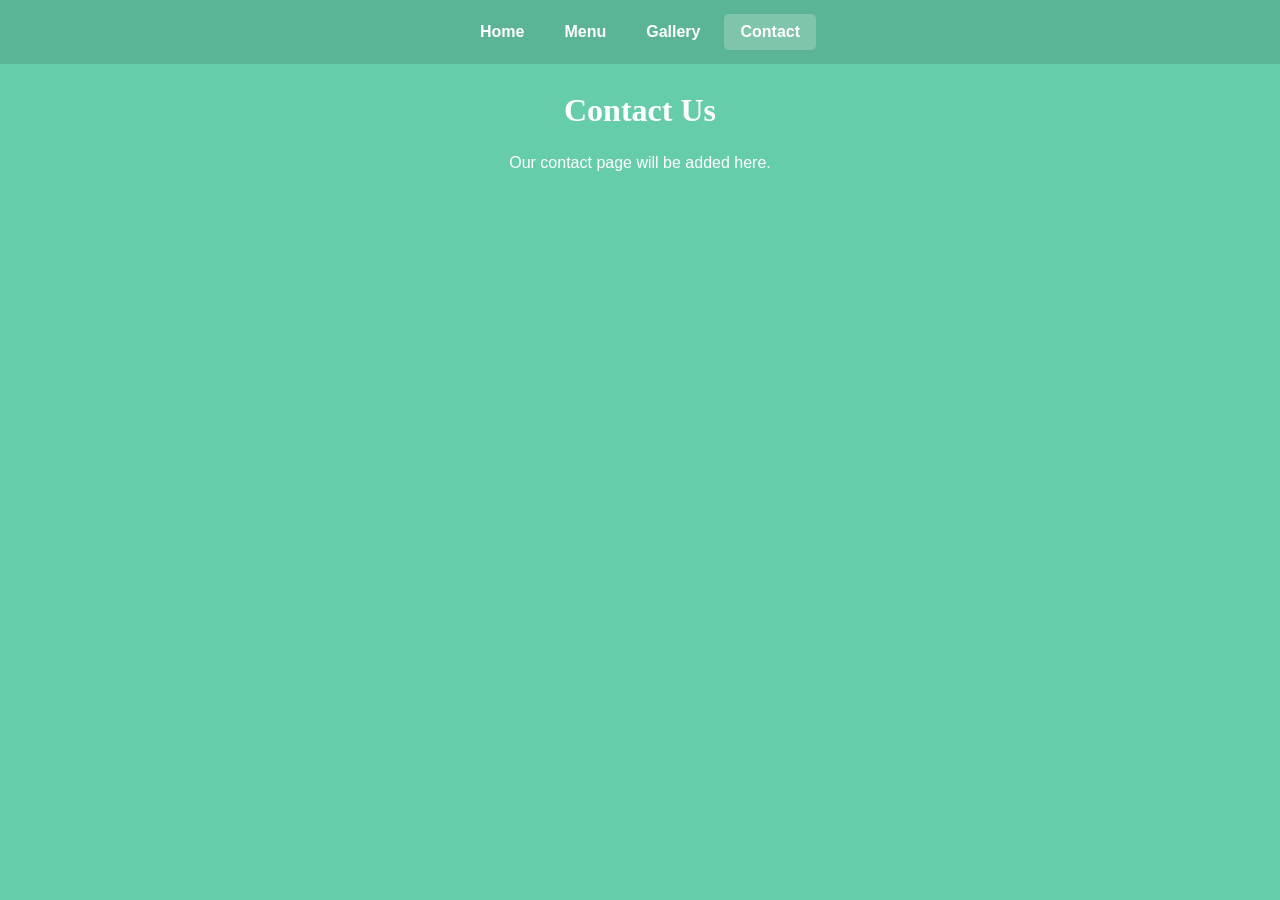
==== contact.html @ cd2ce4ee "Add menu gallery and contact pages" ====
<!-- Muhammad Abubakar | 26i-3253 | Section E -->
<!DOCTYPE html>
<html lang="en">
<head>
  <meta charset="UTF-8">
  <meta name="viewport" content="width=device-width, initial-scale=1.0">
  <title>Contact</title>
  <link rel="stylesheet" href="styles.css">
</head>
<body>
  <nav class="navbar" aria-label="Main navigation">
    <a href="index.html">Home</a>
    <a href="menu.html">Menu</a>
    <a href="gallery.html">Gallery</a>
    <a href="contact.html" class="active" aria-current="page">Contact</a>
  </nav>
  <main class="page-content">
    <h1>Contact Us</h1>
    <p class="intro">Our contact page will be added here.</p>
  </main>
</body>
</html>
---- styles.css ----
/* Muhammad Abubakar
   26i-3253
   Section: E */

body {
  background-color: mediumaquamarine;
  color: white;
  font-family: Arial, sans-serif;
  font-size: 16px;
  margin: 0;
  padding: 0 20px 30px;
}

h1 {
  text-align: center;
  font-family: Georgia, serif;
  font-size: 32px;
}

h2 {
  font-family: Georgia, serif;
  font-size: 24px;
}

/* Shared navigation for all pages */
.navbar {
  display: flex;
  justify-content: center;
  flex-wrap: wrap;
  gap: 8px;
  margin: 0 -20px 28px;
  padding: 14px 20px;
  background-color: rgba(0, 0, 0, 0.12);
}

.navbar a {
  color: white;
  text-decoration: none;
  font-weight: bold;
  padding: 9px 16px;
  border-radius: 5px;
}

.navbar a:hover,
.navbar a.active {
  background-color: rgba(255, 255, 255, 0.22);
}

.page-content {
  max-width: 900px;
  margin: 0 auto;
}

.intro,
.order-note {
  text-align: center;
  line-height: 1.6;
}

.menu-section {
  margin: 28px 0;
}

.table1,
.table2 {
  border-collapse: collapse;
  min-width: 280px;
}

.table1 th,
.table2 th {
  padding: 10px 30px;
  border: 1px solid white;
  text-align: left;
}

.table1 td,
.table2 td {
  border: 1px solid white;
  padding: 10px 30px;
}

.image {
  width: 200px;
  max-width: 40%;
  float: right;
  margin: 10px 0 20px 25px;
  border-radius: 5px;
}

.order-note {
  clear: both;
  margin-top: 35px;
}

.order-button {
  display: block;
  width: fit-content;
  margin: 12px auto;
  padding: 10px 22px;
  color: mediumaquamarine;
  background-color: white;
  border-radius: 5px;
  text-decoration: none;
  font-weight: bold;
}

.order-button:hover {
  background-color: #f0f0f0;
}

@media (max-width: 600px) {
  body {
    padding-right: 14px;
    padding-left: 14px;
  }

  .navbar {
    margin-right: -14px;
    margin-left: -14px;
    gap: 2px;
  }

  .navbar a {
    padding: 8px 10px;
  }

  .image {
    float: none;
    display: block;
    max-width: 100%;
    width: 200px;
    margin: 15px auto;
  }

  .table1,
  .table2 {
    width: 100%;
    min-width: 0;
  }

  .table1 th,
  .table2 th,
  .table1 td,
  .table2 td {
    padding: 9px 12px;
  }
}
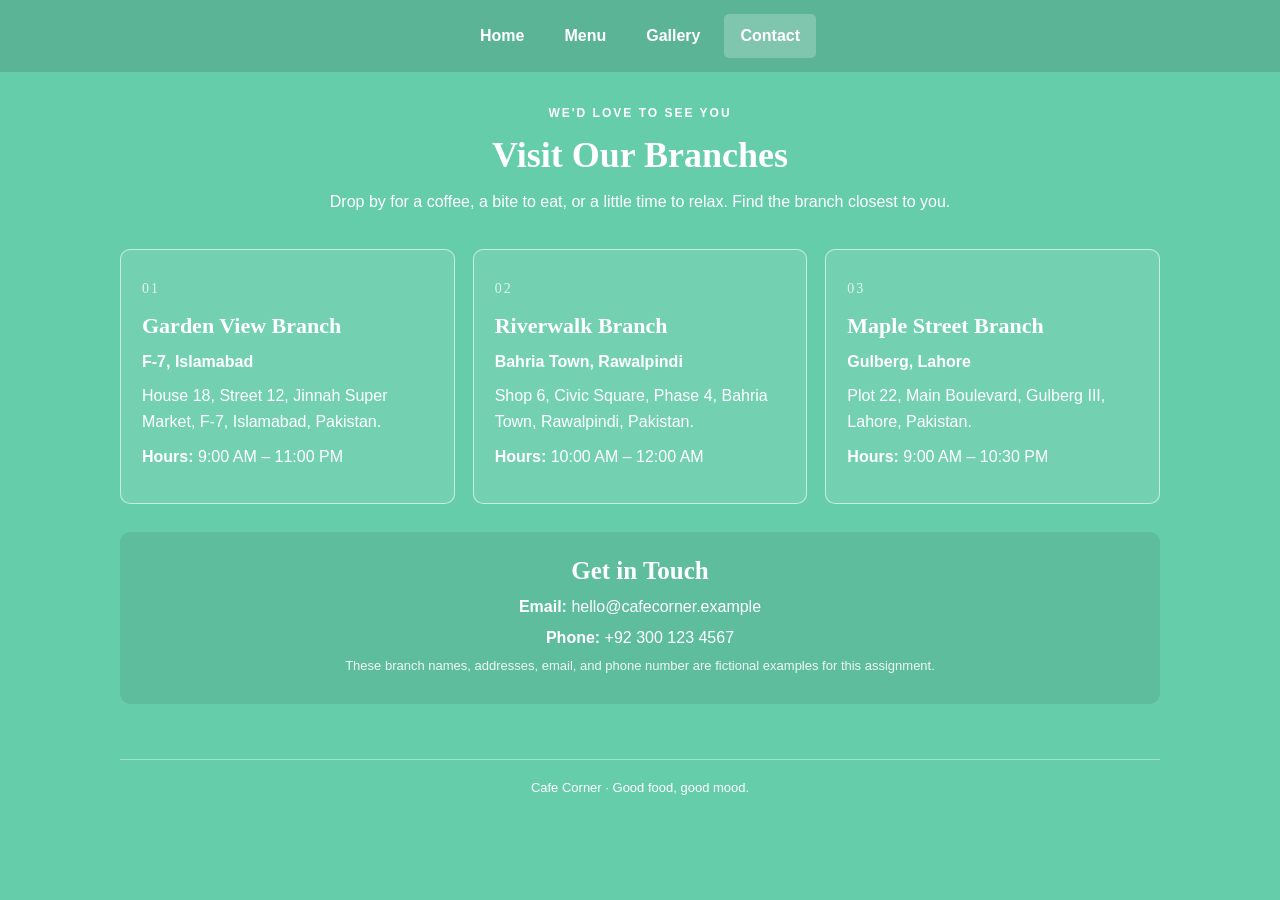
==== commit 1d378c92: "Changes to the interface" ====
--- a/contact.html
+++ b/contact.html
@@ -1,11 +1,11 @@
-<!-- Muhammad Abubakar | 26i-3253 | Section E -->
 <!DOCTYPE html>
 <html lang="en">
 <head>
   <meta charset="UTF-8">
   <meta name="viewport" content="width=device-width, initial-scale=1.0">
-  <title>Contact</title>
+  <title>Contact Us | Cafe Corner</title>
   <link rel="stylesheet" href="styles.css">
+  <script src="script.js" defer></script>
 </head>
 <body>
   <nav class="navbar" aria-label="Main navigation">
@@ -14,9 +14,45 @@
     <a href="gallery.html">Gallery</a>
     <a href="contact.html" class="active" aria-current="page">Contact</a>
   </nav>
+
   <main class="page-content">
-    <h1>Contact Us</h1>
-    <p class="intro">Our contact page will be added here.</p>
+    <header class="page-heading">
+      <p class="eyebrow">WE'D LOVE TO SEE YOU</p>
+      <h1>Visit Our Branches</h1>
+      <p class="intro">Drop by for a coffee, a bite to eat, or a little time to relax. Find the branch closest to you.</p>
+    </header>
+
+    <section class="branch-grid">
+      <article class="branch-card">
+        <span class="branch-number">01</span>
+        <h2>Garden View Branch</h2>
+        <p class="branch-area">F-7, Islamabad</p>
+        <p>House 18, Street 12, Jinnah Super Market, F-7, Islamabad, Pakistan.</p>
+        <p><strong>Hours:</strong> 9:00 AM – 11:00 PM</p>
+      </article>
+      <article class="branch-card">
+        <span class="branch-number">02</span>
+        <h2>Riverwalk Branch</h2>
+        <p class="branch-area">Bahria Town, Rawalpindi</p>
+        <p>Shop 6, Civic Square, Phase 4, Bahria Town, Rawalpindi, Pakistan.</p>
+        <p><strong>Hours:</strong> 10:00 AM – 12:00 AM</p>
+      </article>
+      <article class="branch-card">
+        <span class="branch-number">03</span>
+        <h2>Maple Street Branch</h2>
+        <p class="branch-area">Gulberg, Lahore</p>
+        <p>Plot 22, Main Boulevard, Gulberg III, Lahore, Pakistan.</p>
+        <p><strong>Hours:</strong> 9:00 AM – 10:30 PM</p>
+      </article>
+    </section>
+
+    <section class="contact-strip">
+      <h2>Get in Touch</h2>
+      <p><strong>Email:</strong> hello@cafecorner.example</p>
+      <p><strong>Phone:</strong> +92 300 123 4567</p>
+      <p class="small-note">These branch names, addresses, email, and phone number are fictional examples for this assignment.</p>
+    </section>
   </main>
+  <footer class="site-footer">Cafe Corner · Good food, good mood.</footer>
 </body>
 </html>
--- a/styles.css
+++ b/styles.css
@@ -1,148 +1,162 @@
-/* Muhammad Abubakar
-   26i-3253
-   Section: E */
+/* Muhammad Abubakar | 26i-3253 | Section E
+   Cafe Corner - shared stylesheet for all four pages */
+
+:root {
+  --cafe-green: mediumaquamarine;
+  --deep-green: #26785f;
+  --soft-green: rgba(0, 0, 0, 0.12);
+  --white: #ffffff;
+  --text-dark: #244b40;
+}
+
+* { box-sizing: border-box; }
 
 body {
-  background-color: mediumaquamarine;
-  color: white;
+  background-color: var(--cafe-green);
+  color: var(--white);
   font-family: Arial, sans-serif;
   font-size: 16px;
+  line-height: 1.6;
   margin: 0;
   padding: 0 20px 30px;
 }
 
-h1 {
-  text-align: center;
+h1, h2, h3 {
   font-family: Georgia, serif;
-  font-size: 32px;
+  line-height: 1.25;
+  margin-top: 0;
 }
 
-h2 {
-  font-family: Georgia, serif;
-  font-size: 24px;
-}
+h1 { text-align: center; font-size: 36px; margin-bottom: 12px; }
+h2 { font-size: 25px; }
+h3 { font-size: 18px; margin-bottom: 4px; }
 
-/* Shared navigation for all pages */
 .navbar {
   display: flex;
   justify-content: center;
   flex-wrap: wrap;
   gap: 8px;
-  margin: 0 -20px 28px;
+  margin: 0 -20px 32px;
   padding: 14px 20px;
-  background-color: rgba(0, 0, 0, 0.12);
+  background-color: var(--soft-green);
 }
 
 .navbar a {
-  color: white;
+  color: var(--white);
   text-decoration: none;
   font-weight: bold;
   padding: 9px 16px;
   border-radius: 5px;
+  transition: background-color 0.2s ease;
 }
 
 .navbar a:hover,
-.navbar a.active {
-  background-color: rgba(255, 255, 255, 0.22);
+.navbar a.active { background-color: rgba(255, 255, 255, 0.23); }
+
+.page-content { max-width: 1040px; margin: 0 auto; }
+.page-heading { text-align: center; margin: 0 auto 34px; max-width: 720px; }
+.page-heading h1 { margin-bottom: 10px; }
+.eyebrow { text-align: center; letter-spacing: 2px; font-size: 12px; font-weight: bold; margin: 0 0 10px; }
+.intro { text-align: center; line-height: 1.7; margin: 0 auto; max-width: 700px; }
+
+/* Home / welcome page */
+.welcome-hero {
+  max-width: 1100px;
+  margin: 25px auto 55px;
+  display: grid;
+  grid-template-columns: 1fr 1.05fr;
+  gap: 42px;
+  align-items: center;
 }
+.welcome-copy h1 { text-align: left; font-size: clamp(38px, 5vw, 56px); margin-bottom: 18px; }
+.welcome-copy .eyebrow { text-align: left; }
+.lead { font-size: 18px; line-height: 1.8; margin: 0 0 25px; }
+.hero-image { display: block; width: 100%; height: 390px; object-fit: cover; border-radius: 12px; box-shadow: 0 12px 28px rgba(0,0,0,0.14); }
+.button-link {
+  display: inline-block;
+  border: 0;
+  cursor: pointer;
+  width: fit-content;
+  padding: 12px 23px;
+  color: var(--deep-green);
+  background-color: var(--white);
+  border-radius: 6px;
+  text-decoration: none;
+  font: bold 15px Arial, sans-serif;
+  transition: transform 0.2s ease, background-color 0.2s ease;
+}
+.button-link:hover { background-color: #f1fff9; transform: translateY(-2px); }
+.welcome-details { max-width: 1000px; margin: 0 auto; text-align: center; }
+.welcome-details > p { max-width: 760px; margin: 0 auto; }
+.welcome-highlights { display: grid; grid-template-columns: repeat(3, 1fr); gap: 18px; margin-top: 30px; }
+.highlight { padding: 22px 18px; border: 1px solid rgba(255,255,255,0.55); border-radius: 10px; background: rgba(255,255,255,0.08); }
+.highlight h3 { margin: 8px 0; }
+.highlight p { margin: 0; }
+.highlight-icon { font-size: 27px; }
 
-.page-content {
-  max-width: 900px;
-  margin: 0 auto;
+/* Menu page */
+.menu-grid { display: grid; grid-template-columns: repeat(2, minmax(0, 1fr)); gap: 22px; }
+.menu-card {
+  padding: 24px 25px;
+  border: 1px solid rgba(255,255,255,0.58);
+  border-radius: 10px;
+  background: rgba(255,255,255,0.09);
 }
+.menu-card h2 { margin-bottom: 4px; }
+.section-note { margin: 0 0 14px; opacity: 0.9; font-size: 14px; }
+.menu-item { display: flex; justify-content: space-between; align-items: flex-start; gap: 16px; padding: 12px 0; border-top: 1px solid rgba(255,255,255,0.35); }
+.menu-item h3 { margin: 0 0 3px; font-size: 17px; }
+.menu-item p { margin: 0; font-size: 13px; line-height: 1.45; opacity: 0.92; }
+.menu-item strong { white-space: nowrap; padding-top: 2px; }
+.order-panel { text-align: center; margin: 32px auto 10px; padding: 25px; border: 1px solid rgba(255,255,255,0.55); border-radius: 10px; background: rgba(0,0,0,0.08); }
+.order-panel h2 { margin-bottom: 8px; }
+.order-panel p { margin: 5px 0 14px; }
+.order-panel .button-link { margin-top: 5px; }
+.small-note { font-size: 13px; opacity: 0.9; }
 
-.intro,
-.order-note {
-  text-align: center;
-  line-height: 1.6;
+/* Gallery */
+.gallery-grid { display: grid; grid-template-columns: repeat(3, minmax(0, 1fr)); gap: 18px; }
+.gallery-item { position: relative; margin: 0; overflow: hidden; border-radius: 10px; min-height: 220px; background: rgba(0,0,0,0.08); }
+.gallery-item img { display: block; width: 100%; height: 100%; min-height: 220px; object-fit: cover; transition: transform 0.3s ease; }
+.gallery-item:hover img { transform: scale(1.04); }
+.gallery-item figcaption { position: absolute; left: 0; right: 0; bottom: 0; padding: 30px 14px 12px; background: linear-gradient(transparent, rgba(0,0,0,0.68)); font-weight: bold; }
+.gallery-large { grid-column: span 2; }
+.gallery-large img { min-height: 300px; }
+.gallery-note { text-align: center; margin-top: 18px; }
+
+/* Contact */
+.branch-grid { display: grid; grid-template-columns: repeat(3, minmax(0, 1fr)); gap: 18px; }
+.branch-card { position: relative; padding: 25px 21px; border: 1px solid rgba(255,255,255,0.58); border-radius: 10px; background: rgba(255,255,255,0.09); }
+.branch-number { display: inline-block; font-family: Georgia, serif; font-size: 14px; letter-spacing: 2px; opacity: 0.8; margin-bottom: 12px; }
+.branch-card h2 { font-size: 22px; margin-bottom: 5px; }
+.branch-card p { margin: 9px 0; }
+.branch-area { font-weight: bold; }
+.contact-strip { margin: 28px auto 0; padding: 23px; text-align: center; border-radius: 10px; background: rgba(0,0,0,0.08); }
+.contact-strip h2 { margin-bottom: 8px; }
+.contact-strip p { margin: 5px 0; }
+
+.site-footer { max-width: 1040px; margin: 55px auto 0; padding-top: 18px; text-align: center; border-top: 1px solid rgba(255,255,255,0.4); font-size: 13px; }
+
+@media (max-width: 760px) {
+  .welcome-hero { grid-template-columns: 1fr; gap: 24px; margin-top: 10px; }
+  .welcome-copy h1 { text-align: center; }
+  .welcome-copy .eyebrow { text-align: center; }
+  .welcome-copy { text-align: center; }
+  .hero-image { height: 280px; }
+  .welcome-highlights { grid-template-columns: 1fr; }
+  .menu-grid { grid-template-columns: 1fr; }
+  .branch-grid { grid-template-columns: 1fr; }
+  .gallery-grid { grid-template-columns: repeat(2, minmax(0, 1fr)); }
+  .gallery-large { grid-column: span 2; }
 }
-
-.menu-section {
-  margin: 28px 0;
+@media (max-width: 520px) {
+  body { padding-right: 14px; padding-left: 14px; }
+  .navbar { margin-right: -14px; margin-left: -14px; gap: 2px; }
+  .navbar a { padding: 8px 10px; }
+  h1 { font-size: 31px; }
+  .gallery-grid { grid-template-columns: 1fr; }
+  .gallery-large { grid-column: span 1; }
+  .gallery-large img, .gallery-item img { min-height: 220px; }
+  .menu-card { padding: 20px 17px; }
+  .menu-item { gap: 10px; }
 }
-
-.table1,
-.table2 {
-  border-collapse: collapse;
-  min-width: 280px;
-}
-
-.table1 th,
-.table2 th {
-  padding: 10px 30px;
-  border: 1px solid white;
-  text-align: left;
-}
-
-.table1 td,
-.table2 td {
-  border: 1px solid white;
-  padding: 10px 30px;
-}
-
-.image {
-  width: 200px;
-  max-width: 40%;
-  float: right;
-  margin: 10px 0 20px 25px;
-  border-radius: 5px;
-}
-
-.order-note {
-  clear: both;
-  margin-top: 35px;
-}
-
-.order-button {
-  display: block;
-  width: fit-content;
-  margin: 12px auto;
-  padding: 10px 22px;
-  color: mediumaquamarine;
-  background-color: white;
-  border-radius: 5px;
-  text-decoration: none;
-  font-weight: bold;
-}
-
-.order-button:hover {
-  background-color: #f0f0f0;
-}
-
-@media (max-width: 600px) {
-  body {
-    padding-right: 14px;
-    padding-left: 14px;
-  }
-
-  .navbar {
-    margin-right: -14px;
-    margin-left: -14px;
-    gap: 2px;
-  }
-
-  .navbar a {
-    padding: 8px 10px;
-  }
-
-  .image {
-    float: none;
-    display: block;
-    max-width: 100%;
-    width: 200px;
-    margin: 15px auto;
-  }
-
-  .table1,
-  .table2 {
-    width: 100%;
-    min-width: 0;
-  }
-
-  .table1 th,
-  .table2 th,
-  .table1 td,
-  .table2 td {
-    padding: 9px 12px;
-  }
-}
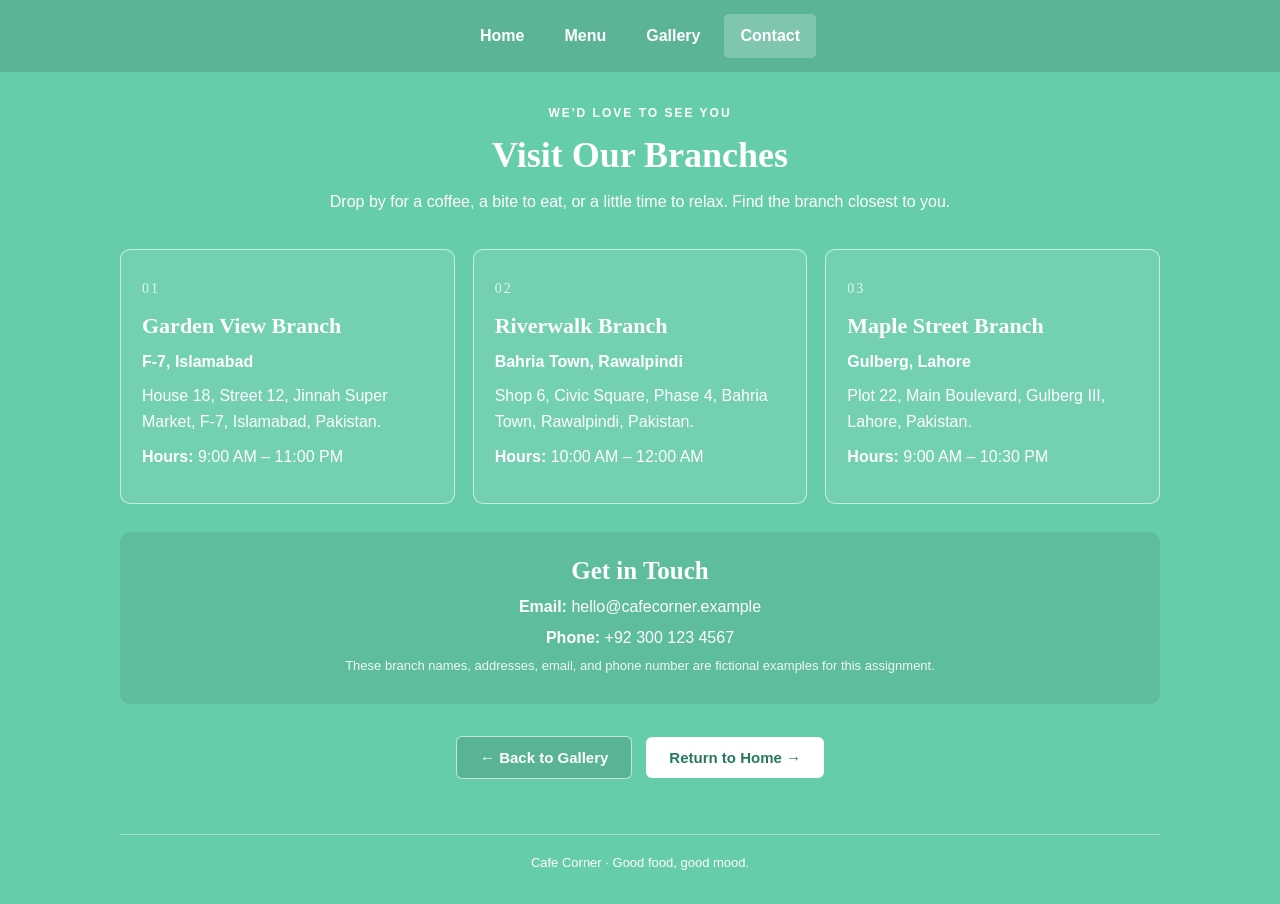
==== commit c982fad5: "Added navigation links to all webpages" ====
--- a/contact.html
+++ b/contact.html
@@ -53,6 +53,10 @@
       <p class="small-note">These branch names, addresses, email, and phone number are fictional examples for this assignment.</p>
     </section>
   </main>
+    <nav class="page-navigation" aria-label="Page navigation">
+      <a class="button-link button-secondary" href="gallery.html">← Back to Gallery</a>
+      <a class="button-link" href="index.html">Return to Home →</a>
+    </nav>
   <footer class="site-footer">Cafe Corner · Good food, good mood.</footer>
 </body>
 </html>
--- a/styles.css
+++ b/styles.css
@@ -160,3 +160,28 @@
   .menu-card { padding: 20px 17px; }
   .menu-item { gap: 10px; }
 }
+
+
+/* Page-to-page navigation buttons */
+.page-navigation {
+  display: flex;
+  justify-content: center;
+  align-items: center;
+  flex-wrap: wrap;
+  gap: 14px;
+  margin: 32px auto 10px;
+}
+.page-navigation .button-link { text-align: center; }
+.page-navigation .button-secondary {
+  color: var(--white);
+  background: rgba(0, 0, 0, 0.12);
+  border: 1px solid rgba(255, 255, 255, 0.65);
+}
+.page-navigation .button-secondary:hover {
+  color: var(--deep-green);
+  background: var(--white);
+}
+@media (max-width: 520px) {
+  .page-navigation { flex-direction: column; }
+  .page-navigation .button-link { width: 100%; max-width: 280px; }
+}
